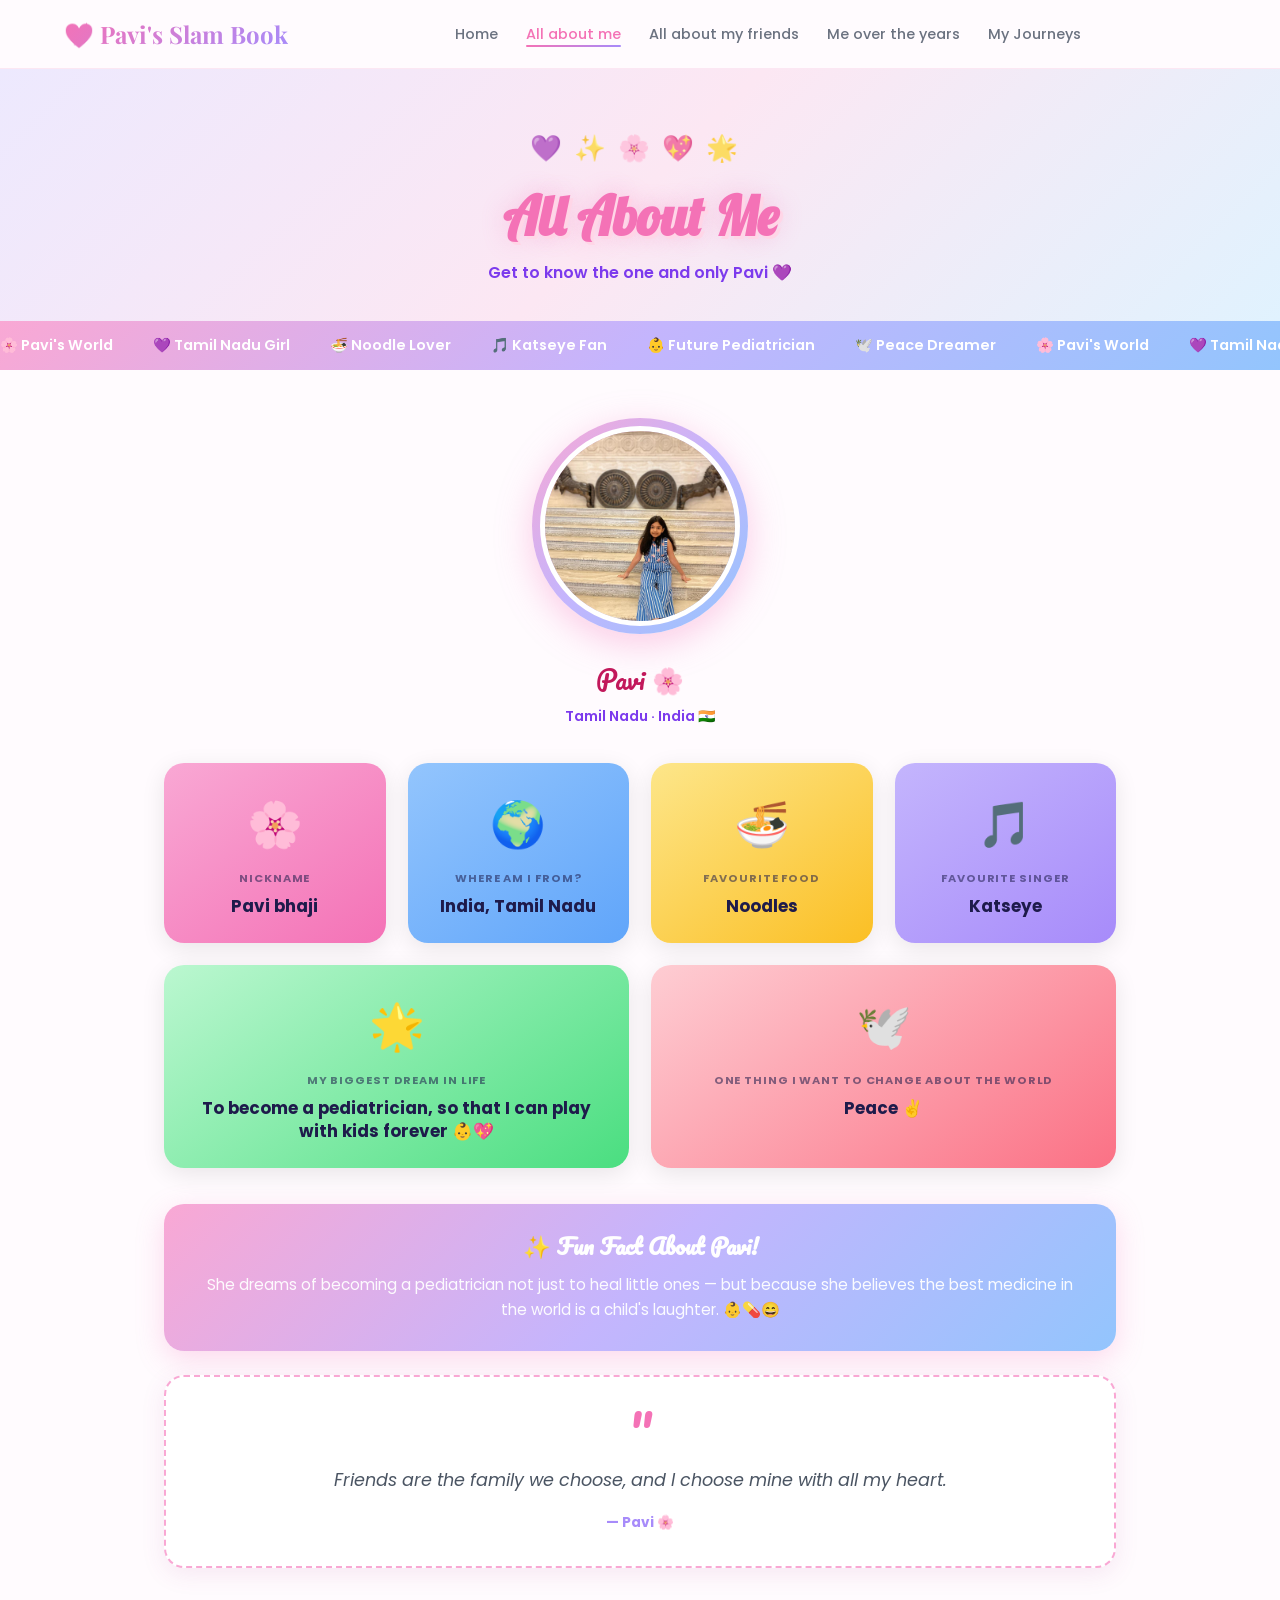
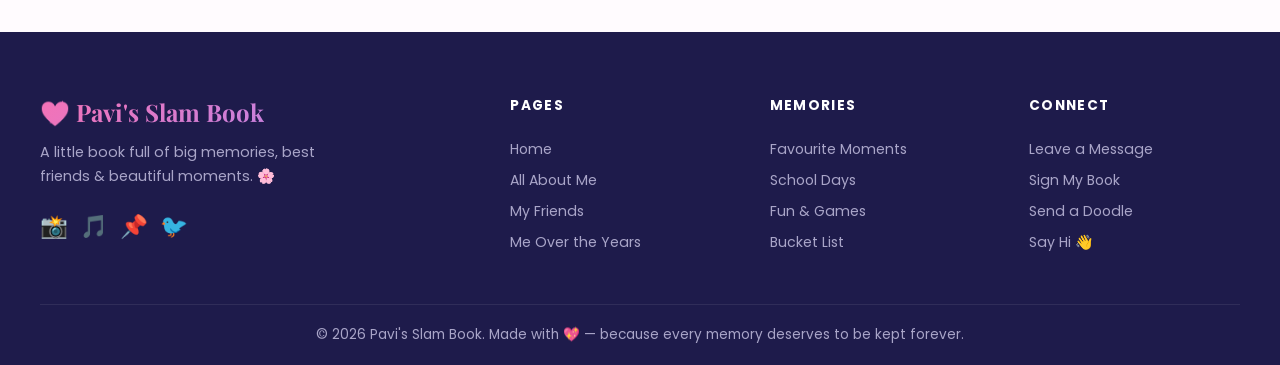
==== aboutme.html @ 087a8ed8 "Initial commit — Pavi's Slam Book Complete multi-page slam book website with: - Home cover page - Al" ====
<!DOCTYPE html>
<html lang="en">
<head>
  <meta charset="UTF-8" />
  <meta name="viewport" content="width=device-width, initial-scale=1.0"/>
  <title>All About Me 💜 — Pavi's Slam Book</title>
  <link href="https://fonts.googleapis.com/css2?family=Playfair+Display:ital,wght@0,400;0,700;1,400&family=Poppins:wght@300;400;500;600&family=Lobster&family=Pacifico&display=swap" rel="stylesheet"/>
  <link rel="stylesheet" href="style.css"/>
  <style>

    /* ── HERO ── */
    .aboutme-hero {
      text-align: center;
      padding: 60px 24px 36px;
      background: linear-gradient(135deg, #ede9fe 0%, #fce7f3 50%, #e0f2fe 100%);
    }
    .aboutme-hero::before {
      content: "💜✨🌸💖🌟";
      font-size: 1.6rem;
      display: block;
      letter-spacing: 12px;
      margin-bottom: 14px;
      opacity: .75;
    }
    .aboutme-hero h1 {
      font-family: 'Lobster', cursive;
      font-size: 3.4rem;
      color: #f472b6;
      text-shadow: 3px 3px 0 #ffd6e7, 0 0 24px rgba(244,114,182,.3);
      margin-bottom: 10px;
    }
    .aboutme-hero p {
      color: #7c3aed;
      font-size: 1rem;
      font-weight: 600;
    }

    /* ── ABOUT GRID (expanded) ── */
    .aboutme-container {
      max-width: 1000px;
      margin: 0 auto;
      padding: 48px 24px 64px;
    }

    .about-grid-full {
      display: grid;
      grid-template-columns: repeat(4, 1fr);
      gap: 22px;
    }

    .about-card-full {
      background: linear-gradient(145deg, var(--ac1), var(--ac2));
      border-radius: 20px;
      padding: 28px 20px 24px;
      text-align: center;
      box-shadow: 0 6px 24px rgba(0,0,0,.09);
      transition: transform .3s, box-shadow .3s;
      cursor: pointer;
      position: relative;
      overflow: hidden;
    }
    .about-card-full::after {
      content: '';
      position: absolute;
      inset: 0;
      background: rgba(255,255,255,.08);
      opacity: 0;
      transition: opacity .3s;
      border-radius: 20px;
    }
    .about-card-full:hover {
      transform: translateY(-8px) scale(1.03);
      box-shadow: 0 16px 36px rgba(0,0,0,.15);
    }
    .about-card-full:hover::after { opacity: 1; }

    .about-card-full.wide { grid-column: span 2; }

    .ac-icon  { font-size: 2.8rem; margin-bottom: 12px; display: block; }
    .ac-label {
      font-size: .7rem;
      font-weight: 700;
      text-transform: uppercase;
      letter-spacing: .08em;
      color: rgba(30,27,75,.55);
      margin-bottom: 8px;
    }
    .ac-value {
      font-size: 1.05rem;
      font-weight: 700;
      color: #1e1b4b;
      line-height: 1.4;
    }

    /* Flip effect on click */
    .about-card-full.flipped { transform: rotateY(5deg) scale(1.02); }

    /* ── FUN FACT BANNER ── */
    .fun-fact {
      margin-top: 36px;
      background: linear-gradient(135deg, #f9a8d4, #c4b5fd, #93c5fd);
      border-radius: 20px;
      padding: 28px 32px;
      text-align: center;
      color: white;
      box-shadow: 0 8px 28px rgba(244,114,182,.25);
    }
    .fun-fact h3 {
      font-family: 'Pacifico', cursive;
      font-size: 1.4rem;
      margin-bottom: 12px;
    }
    .fun-fact p {
      font-size: .95rem;
      line-height: 1.7;
      opacity: .95;
    }

    /* ── QUOTE CARD ── */
    .quote-card {
      margin-top: 24px;
      background: white;
      border-radius: 20px;
      padding: 32px;
      text-align: center;
      box-shadow: 0 6px 24px rgba(164,60,140,.10);
      border: 2px dashed #f9a8d4;
    }
    .quote-card .q-mark {
      font-size: 3rem;
      line-height: 1;
      color: #f472b6;
      font-family: 'Pacifico', cursive;
    }
    .quote-card p {
      font-size: 1.1rem;
      color: #4b5563;
      font-style: italic;
      line-height: 1.8;
      margin: 8px 0 12px;
    }
    .quote-card span {
      font-size: .85rem;
      font-weight: 700;
      color: #a78bfa;
    }

    /* ── PROFILE PHOTO ── */
    .profile-photo-wrap {
      text-align: center;
      margin-bottom: 36px;
    }
    .profile-photo-frame {
      display: inline-block;
      padding: 8px;
      background: linear-gradient(135deg, #f9a8d4, #c4b5fd, #93c5fd);
      border-radius: 50%;
      box-shadow: 0 10px 36px rgba(244,114,182,.35);
      transition: transform .3s;
    }
    .profile-photo-frame:hover { transform: scale(1.04) rotate(2deg); }
    .profile-photo {
      width: 200px;
      height: 200px;
      border-radius: 50%;
      object-fit: cover;
      border: 5px solid #fff;
      display: block;
    }
    .profile-name {
      font-family: 'Pacifico', cursive;
      font-size: 1.6rem;
      color: #c2185b;
      margin-top: 16px;
    }
    .profile-tag {
      font-size: .88rem;
      font-weight: 600;
      color: #7c3aed;
      margin-top: 4px;
    }

    @media (max-width: 900px) { .about-grid-full { grid-template-columns: repeat(2, 1fr); } .about-card-full.wide { grid-column: span 2; } }
    @media (max-width: 500px) { .about-grid-full { grid-template-columns: 1fr; } .about-card-full.wide { grid-column: span 1; } }
  </style>
</head>
<body>

  <!-- HEADER -->
  <header>
    <div class="header-inner">
      <div class="logo">💖 Pavi's Slam Book</div>
      <nav class="main-nav">
        <a href="index.html#cover">Home</a>
        <a href="aboutme.html" class="nav-active">All about me</a>
        <a href="friends.html">All about my friends</a>
        <a href="years.html">Me over the years</a>
        <a href="journeys.html">My Journeys</a>
      </nav>
    </div>
  </header>

  <!-- HERO -->
  <div class="aboutme-hero">
    <h1>All About Me</h1>
    <p>Get to know the one and only Pavi 💜</p>
  </div>

  <!-- MARQUEE -->
  <div class="marquee-wrap">
    <div class="marquee-track">
      <span>🌸 Pavi's World</span><span>💜 Tamil Nadu Girl</span><span>🍜 Noodle Lover</span>
      <span>🎵 Katseye Fan</span><span>👶 Future Pediatrician</span><span>🕊️ Peace Dreamer</span>
      <span>🌸 Pavi's World</span><span>💜 Tamil Nadu Girl</span><span>🍜 Noodle Lover</span>
      <span>🎵 Katseye Fan</span><span>👶 Future Pediatrician</span><span>🕊️ Peace Dreamer</span>
    </div>
  </div>

  <!-- ABOUT GRID -->
  <div class="aboutme-container">

    <!-- PROFILE PHOTO -->
    <div class="profile-photo-wrap">
      <div class="profile-photo-frame">
        <img src="Photos/AllAboutMe.jpg" alt="All About Me — Pavi" class="profile-photo" />
      </div>
      <div class="profile-name">Pavi 🌸</div>
      <div class="profile-tag">Tamil Nadu · India 🇮🇳</div>
    </div>

    <div class="about-grid-full">

      <div class="about-card-full" style="--ac1:#f9a8d4;--ac2:#f472b6" onclick="this.classList.toggle('flipped')">
        <span class="ac-icon">🌸</span>
        <div class="ac-label">Nickname</div>
        <div class="ac-value">Pavi bhaji</div>
      </div>

      <div class="about-card-full" style="--ac1:#93c5fd;--ac2:#60a5fa" onclick="this.classList.toggle('flipped')">
        <span class="ac-icon">🌍</span>
        <div class="ac-label">Where am I from?</div>
        <div class="ac-value">India, Tamil Nadu</div>
      </div>

      <div class="about-card-full" style="--ac1:#fde68a;--ac2:#fbbf24" onclick="this.classList.toggle('flipped')">
        <span class="ac-icon">🍜</span>
        <div class="ac-label">Favourite Food</div>
        <div class="ac-value">Noodles</div>
      </div>

      <div class="about-card-full" style="--ac1:#c4b5fd;--ac2:#a78bfa" onclick="this.classList.toggle('flipped')">
        <span class="ac-icon">🎵</span>
        <div class="ac-label">Favourite Singer</div>
        <div class="ac-value">Katseye</div>
      </div>

      <div class="about-card-full wide" style="--ac1:#bbf7d0;--ac2:#4ade80" onclick="this.classList.toggle('flipped')">
        <span class="ac-icon">🌟</span>
        <div class="ac-label">My biggest dream in life</div>
        <div class="ac-value">To become a pediatrician, so that I can play with kids forever 👶💖</div>
      </div>

      <div class="about-card-full wide" style="--ac1:#fecdd3;--ac2:#fb7185" onclick="this.classList.toggle('flipped')">
        <span class="ac-icon">🕊️</span>
        <div class="ac-label">One thing I want to change about the world</div>
        <div class="ac-value">Peace ✌️</div>
      </div>

    </div>

    <!-- FUN FACT BANNER -->
    <div class="fun-fact">
      <h3>✨ Fun Fact About Pavi!</h3>
      <p>She dreams of becoming a pediatrician not just to heal little ones — but because she believes the best medicine in the world is a child's laughter. 👶💊😄</p>
    </div>

    <!-- QUOTE -->
    <div class="quote-card">
      <div class="q-mark">"</div>
      <p>Friends are the family we choose, and I choose mine with all my heart.</p>
      <span>— Pavi 🌸</span>
    </div>

  </div>

  <!-- FOOTER -->
  <footer>
    <div class="footer-inner">
      <div class="footer-brand">
        <div class="logo">💖 Pavi's Slam Book</div>
        <p>A little book full of big memories, best friends &amp; beautiful moments. 🌸</p>
        <div class="socials">
          <a href="#">📸</a><a href="#">🎵</a><a href="#">📌</a><a href="#">🐦</a>
        </div>
      </div>
      <div class="footer-links">
        <h4>Pages</h4>
        <a href="index.html">Home</a>
        <a href="aboutme.html">All About Me</a>
        <a href="friends.html">My Friends</a>
        <a href="years.html">Me Over the Years</a>
      </div>
      <div class="footer-links">
        <h4>Memories</h4>
        <a href="#">Favourite Moments</a>
        <a href="#">School Days</a>
        <a href="#">Fun &amp; Games</a>
        <a href="#">Bucket List</a>
      </div>
      <div class="footer-links">
        <h4>Connect</h4>
        <a href="#">Leave a Message</a>
        <a href="#">Sign My Book</a>
        <a href="#">Send a Doodle</a>
        <a href="#">Say Hi 👋</a>
      </div>
    </div>
    <div class="footer-bottom">
      <p>© 2026 Pavi's Slam Book. Made with 💖 — because every memory deserves to be kept forever.</p>
    </div>
  </footer>

</body>
</html>
---- style.css ----
/* =============================================
   BLOOM — Style Sheet
   ============================================= */

*, *::before, *::after { box-sizing: border-box; margin: 0; padding: 0; }

:root {
  --pink:    #f472b6;
  --pink-lt: #fce7f3;
  --purple:  #a78bfa;
  --purple-lt:#ede9fe;
  --rose:    #fb7185;
  --text:    #1e1b4b;
  --muted:   #6b7280;
  --bg:      #fffbfe;
  --white:   #ffffff;
  --radius:  16px;
  --shadow:  0 4px 24px rgba(164,60,140,.10);
}

html { scroll-behavior: smooth; }

body {
  font-family: 'Poppins', sans-serif;
  background: var(--bg);
  color: var(--text);
  overflow-x: hidden;
}

h1, h2, h3 { font-family: 'Playfair Display', serif; line-height: 1.25; }
a { text-decoration: none; color: inherit; }
img { display: block; max-width: 100%; }

.container { max-width: 1200px; margin: 0 auto; padding: 0 24px; }

/* ---- BUTTONS ---- */
.btn-primary {
  display: inline-block;
  background: linear-gradient(135deg, var(--pink), var(--purple));
  color: #fff;
  padding: 14px 32px;
  border-radius: 50px;
  font-weight: 600;
  font-size: .95rem;
  transition: transform .2s, box-shadow .2s;
  box-shadow: 0 6px 20px rgba(244,114,182,.4);
}
.btn-primary:hover { transform: translateY(-2px); box-shadow: 0 10px 28px rgba(244,114,182,.5); }

.btn-outline {
  display: inline-block;
  border: 2px solid var(--pink);
  color: var(--pink);
  padding: 12px 28px;
  border-radius: 50px;
  font-weight: 600;
  font-size: .95rem;
  transition: all .2s;
}
.btn-outline:hover { background: var(--pink); color: #fff; }

/* ---- TAGS ---- */
.tag {
  display: inline-block;
  padding: 3px 12px;
  border-radius: 20px;
  font-size: .72rem;
  font-weight: 600;
  text-transform: uppercase;
  letter-spacing: .06em;
  margin-bottom: 8px;
}
.tag.pink   { background: #fce7f3; color: #be185d; }
.tag.purple { background: #ede9fe; color: #6d28d9; }
.tag.blue   { background: #e0f2fe; color: #0369a1; }
.tag.green  { background: #dcfce7; color: #166534; }
.tag.yellow { background: #fef9c3; color: #92400e; }
.tag.red    { background: #ffe4e6; color: #9f1239; }

/* ---- SECTION HEADER ---- */
.section-header {
  text-align: center;
  margin-bottom: 48px;
}
.section-header h2 { font-size: 2.2rem; margin-bottom: 8px; }
.section-header p  { color: var(--muted); font-size: 1.05rem; }

/* =============================================
   SLAM BOOK COVER
   ============================================= */
@import url('https://fonts.googleapis.com/css2?family=Pacifico&family=Lobster&display=swap');

.cover {
  max-width: 700px;
  margin: 48px auto 40px;
  background: linear-gradient(145deg, #ff9a9e, #fad0c4, #ffecd2);
  border-radius: 24px;
  padding: 50px 40px;
  text-align: center;
  box-shadow: 0 20px 60px rgba(255,100,100,0.3);
  border: 4px solid #fff;
  position: relative;
  overflow: hidden;
}
.cover::before {
  content: "✨🌸💖🌟🎀";
  font-size: 28px;
  display: block;
  letter-spacing: 8px;
  margin-bottom: 20px;
}
.cover h1 {
  font-family: 'Lobster', cursive;
  font-size: 64px;
  color: #f472b6;
  text-shadow: 3px 3px 0 #ffd6e7, 0 0 24px rgba(244,114,182,.3);
  margin-bottom: 10px;
}
.cover .subtitle {
  font-size: 18px;
  color: #ad1457;
  font-weight: 700;
  letter-spacing: 2px;
  margin-bottom: 30px;
}
.cover .deco {
  font-size: 60px;
  margin: 20px 0 10px;
}

/* =============================================
   HEADER
   ============================================= */
header {
  position: sticky;
  top: 0;
  z-index: 100;
  background: rgba(255,251,254,.92);
  backdrop-filter: blur(14px);
  border-bottom: 1px solid #fce7f3;
}
.header-inner {
  max-width: 1200px;
  margin: 0 auto;
  padding: 0 24px;
  height: 68px;
  display: flex;
  align-items: center;
  gap: 32px;
}
.logo {
  font-family: 'Playfair Display', serif;
  font-size: 1.5rem;
  font-weight: 700;
  background: linear-gradient(135deg, var(--pink), var(--purple));
  -webkit-background-clip: text;
  -webkit-text-fill-color: transparent;
  white-space: nowrap;
}
.main-nav {
  display: flex;
  gap: 28px;
  flex: 1;
  justify-content: center;
}
.main-nav a {
  font-size: .9rem;
  font-weight: 500;
  color: var(--muted);
  transition: color .2s;
  position: relative;
}
.main-nav a::after {
  content: '';
  position: absolute;
  bottom: -2px; left: 0; right: 0;
  height: 2px;
  background: linear-gradient(90deg, var(--pink), var(--purple));
  border-radius: 2px;
  transform: scaleX(0);
  transition: transform .2s;
}
.main-nav a:hover, .main-nav a.nav-active { color: var(--pink); }
.main-nav a:hover::after, .main-nav a.nav-active::after { transform: scaleX(1); }

.header-icons {
  display: flex;
  gap: 16px;
  font-size: 1.2rem;
  cursor: pointer;
}
.header-icons span:hover { transform: scale(1.2); display: inline-block; }

/* =============================================
   HERO
   ============================================= */
.hero {
  min-height: 88vh;
  display: grid;
  grid-template-columns: 1fr 1fr;
  align-items: center;
  gap: 48px;
  max-width: 1200px;
  margin: 0 auto;
  padding: 80px 24px 60px;
}
.hero-tag {
  display: inline-block;
  background: linear-gradient(135deg,#fce7f3,#ede9fe);
  color: var(--pink);
  padding: 6px 18px;
  border-radius: 30px;
  font-size: .85rem;
  font-weight: 600;
  margin-bottom: 20px;
}
.hero h1 {
  font-size: clamp(2.8rem, 5vw, 4.2rem);
  line-height: 1.1;
  margin-bottom: 20px;
}
.hero h1 em {
  font-style: italic;
  background: linear-gradient(135deg, var(--pink), var(--purple));
  -webkit-background-clip: text;
  -webkit-text-fill-color: transparent;
}
.hero-sub { color: var(--muted); font-size: 1.1rem; max-width: 440px; margin-bottom: 32px; line-height: 1.7; }
.hero-btns { display: flex; gap: 16px; flex-wrap: wrap; }

.hero-image { position: relative; display: flex; justify-content: center; align-items: center; }
.hero-blob {
  width: 380px;
  height: 380px;
  border-radius: 60% 40% 55% 45% / 50% 55% 45% 50%;
  background: linear-gradient(135deg,#f9a8d4 0%,#c4b5fd 50%,#93c5fd 100%);
  display: flex;
  align-items: center;
  justify-content: center;
  animation: morphBlob 8s ease-in-out infinite;
  box-shadow: 0 20px 60px rgba(244,114,182,.3);
}
@keyframes morphBlob {
  0%,100% { border-radius: 60% 40% 55% 45% / 50% 55% 45% 50%; }
  33%      { border-radius: 45% 55% 40% 60% / 55% 45% 60% 40%; }
  66%      { border-radius: 55% 45% 60% 40% / 40% 60% 45% 55%; }
}
.blob-inner { text-align: center; }
.big-emoji { font-size: 8rem; filter: drop-shadow(0 8px 16px rgba(0,0,0,.1)); }

.floating-badge {
  position: absolute;
  background: white;
  border-radius: 30px;
  padding: 8px 16px;
  font-size: .8rem;
  font-weight: 600;
  box-shadow: 0 8px 24px rgba(0,0,0,.1);
  animation: floatBadge 3s ease-in-out infinite;
}
.b1 { top: 10%;  left: -10%; animation-delay: 0s; }
.b2 { top: 50%;  right: -8%; animation-delay: 1s; }
.b3 { bottom: 10%; left: 0%;  animation-delay: 2s; }
@keyframes floatBadge {
  0%,100% { transform: translateY(0); }
  50%      { transform: translateY(-10px); }
}

/* =============================================
   MARQUEE
   ============================================= */
.marquee-wrap {
  background: linear-gradient(135deg, #f9a8d4, #c4b5fd, #93c5fd);
  padding: 14px 0;
  overflow: hidden;
}
.marquee-track {
  display: flex;
  gap: 40px;
  width: max-content;
  animation: marquee 25s linear infinite;
}
.marquee-track span {
  color: white;
  font-weight: 600;
  font-size: .9rem;
  white-space: nowrap;
}
@keyframes marquee {
  from { transform: translateX(0); }
  to   { transform: translateX(-50%); }
}

/* =============================================
   TABS SECTION
   ============================================= */
.tabs-section { padding: 80px 0; }

.tabs {
  display: flex;
  gap: 12px;
  justify-content: center;
  flex-wrap: wrap;
  margin-bottom: 40px;
}
.tab {
  background: white;
  border: 2px solid #f0e0f5;
  color: var(--muted);
  padding: 10px 24px;
  border-radius: 50px;
  font-size: .9rem;
  font-weight: 600;
  font-family: 'Poppins', sans-serif;
  cursor: pointer;
  transition: all .25s;
}
.tab:hover, .tab.active {
  background: linear-gradient(135deg, var(--pink), var(--purple));
  color: white;
  border-color: transparent;
  box-shadow: 0 6px 20px rgba(244,114,182,.35);
  transform: translateY(-2px);
}

.tab-content { display: none; animation: fadeIn .4s ease; }
.tab-content.active { display: block; }
@keyframes fadeIn { from { opacity: 0; transform: translateY(16px); } to { opacity: 1; transform: translateY(0); } }

/* =============================================
   GRID
   ============================================= */
.grid { display: grid; gap: 24px; }
.grid-4 { grid-template-columns: repeat(4, 1fr); }
.grid-3 { grid-template-columns: repeat(3, 1fr); }

/* =============================================
   CARDS
   ============================================= */
.card {
  background: white;
  border-radius: var(--radius);
  overflow: hidden;
  box-shadow: var(--shadow);
  transition: transform .25s, box-shadow .25s;
}
.card:hover { transform: translateY(-6px); box-shadow: 0 12px 36px rgba(164,60,140,.15); }

.card-img {
  height: 160px;
  display: flex;
  align-items: center;
  justify-content: center;
  font-size: 3.5rem;
}
.card-body { padding: 20px; }
.card-body h3 { font-size: 1.05rem; margin-bottom: 8px; color: var(--text); }
.card-body p  { font-size: .85rem; color: var(--muted); line-height: 1.6; margin-bottom: 14px; }
.card-link {
  font-size: .85rem;
  font-weight: 600;
  color: var(--pink);
  transition: letter-spacing .2s;
}
.card-link:hover { letter-spacing: .04em; }

/* =============================================
   SLAM BOOK PAGE
   ============================================= */
.page {
  max-width: 700px;
  margin: 48px auto;
  background: #fff;
  border-radius: 20px;
  overflow: hidden;
  box-shadow: 0 10px 40px rgba(0,0,0,0.12);
  border: 3px solid #fce4ec;
}
.page-header {
  padding: 18px 28px;
  font-family: 'Pacifico', cursive;
  font-size: 22px;
  color: #fff;
  display: flex;
  align-items: center;
  gap: 10px;
}
.page-purple { background: linear-gradient(90deg, #ce93d8, #ba68c8); }
.page-pink   { background: linear-gradient(90deg, #f48fb1, #f06292); }
.page-body { padding: 24px 28px; }

.q-item { margin-bottom: 16px; }
.q-text {
  font-size: 14px;
  color: #555;
  font-weight: 600;
  margin-bottom: 5px;
}
.q-line {
  border-bottom: 2px dotted #ce93d8;
  min-height: 22px;
  margin-bottom: 4px;
}
.emoji-deco { font-size: 22px; }

/* ---- ABOUT GRID ---- */
.about-grid {
  display: grid;
  grid-template-columns: repeat(4, 1fr);
  gap: 18px;
  padding: 8px 0;
}
.about-card {
  background: linear-gradient(145deg, var(--ac1), var(--ac2));
  border-radius: 16px;
  padding: 24px 18px 20px;
  text-align: center;
  box-shadow: 0 6px 20px rgba(0,0,0,0.08);
  transition: transform .25s, box-shadow .25s;
}
.about-card:hover {
  transform: translateY(-5px);
  box-shadow: 0 12px 28px rgba(0,0,0,0.13);
}
.about-card-wide {
  grid-column: span 2;
}
.about-icon {
  font-size: 2.4rem;
  margin-bottom: 10px;
}
.about-q {
  font-size: 0.75rem;
  font-weight: 700;
  text-transform: uppercase;
  letter-spacing: 0.07em;
  color: rgba(30,27,75,0.6);
  margin-bottom: 8px;
}
.about-a {
  font-size: 1rem;
  font-weight: 700;
  color: #1e1b4b;
  line-height: 1.4;
}

/* ---- FRIENDS GRID ---- */
.friends-grid {
  display: grid;
  grid-template-columns: repeat(4, 1fr);
  gap: 24px;
  padding: 8px 0;
}
.friend-card {
  background: #fff;
  border-radius: 20px;
  box-shadow: 0 6px 24px rgba(164,60,140,.10);
  overflow: hidden;
  text-align: center;
  transition: transform .25s, box-shadow .25s;
  border: 2px solid #fce4ec;
}
.friend-card:hover {
  transform: translateY(-7px);
  box-shadow: 0 14px 32px rgba(164,60,140,.18);
}
.friend-avatar {
  background-color: var(--fc);
  padding: 24px 24px 0;
  display: flex;
  justify-content: center;
}
.friend-avatar img {
  width: 120px;
  height: 120px;
  border-radius: 50%;
  border: 4px solid #fff;
  box-shadow: 0 4px 14px rgba(0,0,0,.10);
  object-fit: cover;
}
.friend-name {
  font-family: 'Pacifico', cursive;
  font-size: 1.1rem;
  color: #c2185b;
  margin: 16px 0 8px;
  padding: 0 16px;
}
.friend-note {
  font-size: .82rem;
  color: #6b7280;
  line-height: 1.6;
  font-style: italic;
  padding: 0 18px 20px;
}

/* =============================================
   FEATURE SPLIT
   ============================================= */
.feature-split {
  display: grid;
  grid-template-columns: 1fr 1fr;
  min-height: 520px;
  margin: 0 0 0 0;
}
.feature-img {
  background: linear-gradient(135deg,#f9a8d4 0%,#c4b5fd 50%,#93c5fd 100%);
  display: flex;
  align-items: center;
  justify-content: center;
}
.feature-img-inner { font-size: 10rem; }
.feature-text {
  padding: 64px 56px;
  display: flex;
  flex-direction: column;
  justify-content: center;
  background: white;
}
.feature-text h2 { font-size: 2.2rem; margin: 12px 0 16px; }
.feature-text p  { color: var(--muted); line-height: 1.8; margin-bottom: 24px; }
.feature-list { list-style: none; margin-bottom: 32px; display: flex; flex-direction: column; gap: 10px; }
.feature-list li { font-size: .95rem; color: var(--text); }

/* =============================================
   JOURNAL
   ============================================= */
.journal-section { padding: 80px 0; background: #fdf6ff; }

.journal-grid {
  display: grid;
  grid-template-columns: repeat(3, 1fr);
  grid-template-rows: auto auto;
  gap: 24px;
}
.journal-card {
  background: white;
  border-radius: var(--radius);
  overflow: hidden;
  box-shadow: var(--shadow);
  transition: transform .25s;
}
.journal-card:hover { transform: translateY(-5px); }
.journal-card.big {
  grid-column: 1;
  grid-row: 1 / 3;
}
.journal-card.big .journal-img { height: 260px; }

.journal-img {
  height: 140px;
  display: flex;
  align-items: center;
  justify-content: center;
  font-size: 3rem;
}
.journal-emoji { font-size: 3.5rem; }
.journal-body { padding: 20px; }
.journal-body h3 { font-size: 1rem; margin: 8px 0 10px; line-height: 1.4; }
.journal-body p  { font-size: .85rem; color: var(--muted); line-height: 1.6; margin-bottom: 12px; }
.meta { display: flex; gap: 16px; font-size: .78rem; color: var(--muted); }

.center-btn { text-align: center; margin-top: 40px; }

/* =============================================
   NEWSLETTER
   ============================================= */
.newsletter {
  background: linear-gradient(135deg, #f9a8d4 0%, #c4b5fd 60%, #93c5fd 100%);
  padding: 80px 24px;
  text-align: center;
}
.newsletter-inner { max-width: 560px; margin: 0 auto; }
.nl-emoji { font-size: 3rem; display: block; margin-bottom: 16px; }
.newsletter h2 { font-size: 2.2rem; color: white; margin-bottom: 12px; }
.newsletter p  { color: rgba(255,255,255,.85); font-size: 1rem; margin-bottom: 28px; }

.nl-form {
  display: flex;
  gap: 12px;
  background: white;
  border-radius: 50px;
  padding: 6px 6px 6px 20px;
  box-shadow: 0 8px 32px rgba(0,0,0,.12);
}
.nl-form input {
  flex: 1;
  border: none;
  outline: none;
  font-family: 'Poppins', sans-serif;
  font-size: .95rem;
  background: transparent;
}
.nl-form button {
  background: linear-gradient(135deg, var(--pink), var(--purple));
  color: white;
  border: none;
  padding: 12px 24px;
  border-radius: 50px;
  font-family: 'Poppins', sans-serif;
  font-weight: 600;
  cursor: pointer;
  transition: transform .2s;
}
.nl-form button:hover { transform: scale(1.04); }

.nl-note { margin-top: 16px; font-size: .82rem; color: rgba(255,255,255,.75); }

/* =============================================
   QUICK LINKS
   ============================================= */
.quick-links { padding: 80px 0; }
.links-grid {
  display: grid;
  grid-template-columns: repeat(4, 1fr);
  gap: 20px;
}
.link-tile {
  display: flex;
  flex-direction: column;
  align-items: center;
  gap: 8px;
  padding: 32px 20px;
  border-radius: var(--radius);
  background: linear-gradient(135deg, var(--c1), var(--c2));
  text-align: center;
  transition: transform .25s, box-shadow .25s;
  box-shadow: 0 4px 16px rgba(0,0,0,.06);
}
.link-tile:hover { transform: translateY(-6px); box-shadow: 0 12px 28px rgba(0,0,0,.12); }
.link-tile span  { font-size: 2.2rem; }
.link-tile strong { font-size: .95rem; font-weight: 700; color: #1e1b4b; }
.link-tile small  { font-size: .78rem; color: #4b4569; }

/* =============================================
   FOOTER
   ============================================= */
footer {
  background: #1e1b4b;
  color: #a9a5c8;
  padding: 64px 24px 0;
}
.footer-inner {
  max-width: 1200px;
  margin: 0 auto;
  display: grid;
  grid-template-columns: 2fr 1fr 1fr 1fr;
  gap: 48px;
  padding-bottom: 48px;
}
.footer-brand .logo {
  margin-bottom: 12px;
  -webkit-text-fill-color: unset;
  background: linear-gradient(135deg, var(--pink), var(--purple));
  -webkit-background-clip: text;
  -webkit-text-fill-color: transparent;
}
.footer-brand p { font-size: .9rem; line-height: 1.7; max-width: 280px; }
.socials { display: flex; gap: 12px; margin-top: 20px; font-size: 1.4rem; }
.socials a { transition: transform .2s; display: inline-block; }
.socials a:hover { transform: scale(1.2); }

.footer-links h4 {
  color: white;
  font-family: 'Poppins', sans-serif;
  font-size: .85rem;
  text-transform: uppercase;
  letter-spacing: .1em;
  margin-bottom: 16px;
}
.footer-links { display: flex; flex-direction: column; gap: 4px; }
.footer-links a {
  font-size: .88rem;
  color: #a9a5c8;
  transition: color .2s;
  padding: 3px 0;
}
.footer-links a:hover { color: var(--pink); }

.footer-bottom {
  border-top: 1px solid rgba(255,255,255,.08);
  padding: 20px 0;
  text-align: center;
  max-width: 1200px;
  margin: 0 auto;
}
.footer-bottom p { font-size: .85rem; }

/* =============================================
   RESPONSIVE
   ============================================= */
@media (max-width: 1024px) {
  .grid-4    { grid-template-columns: repeat(2, 1fr); }
  .links-grid { grid-template-columns: repeat(4, 1fr); }
  .footer-inner { grid-template-columns: 1fr 1fr; }
  .hero { grid-template-columns: 1fr; text-align: center; }
  .hero-image { display: none; }
  .hero-btns { justify-content: center; }
  .hero-sub  { margin: 0 auto 32px; }
  .feature-split { grid-template-columns: 1fr; }
  .feature-img   { height: 300px; }
}
@media (max-width: 768px) {
  .main-nav { display: none; }
  .grid-3   { grid-template-columns: 1fr; }
  .journal-grid { grid-template-columns: 1fr; }
  .journal-card.big { grid-column: 1; grid-row: auto; }
  .links-grid { grid-template-columns: repeat(2, 1fr); }
  .footer-inner { grid-template-columns: 1fr; }
  .nl-form { flex-direction: column; border-radius: 16px; padding: 16px; }
  .nl-form button { border-radius: 12px; }
}
@media (max-width: 480px) {
  .grid-4 { grid-template-columns: 1fr; }
  .links-grid { grid-template-columns: repeat(2, 1fr); }
  .hero h1 { font-size: 2.2rem; }
}
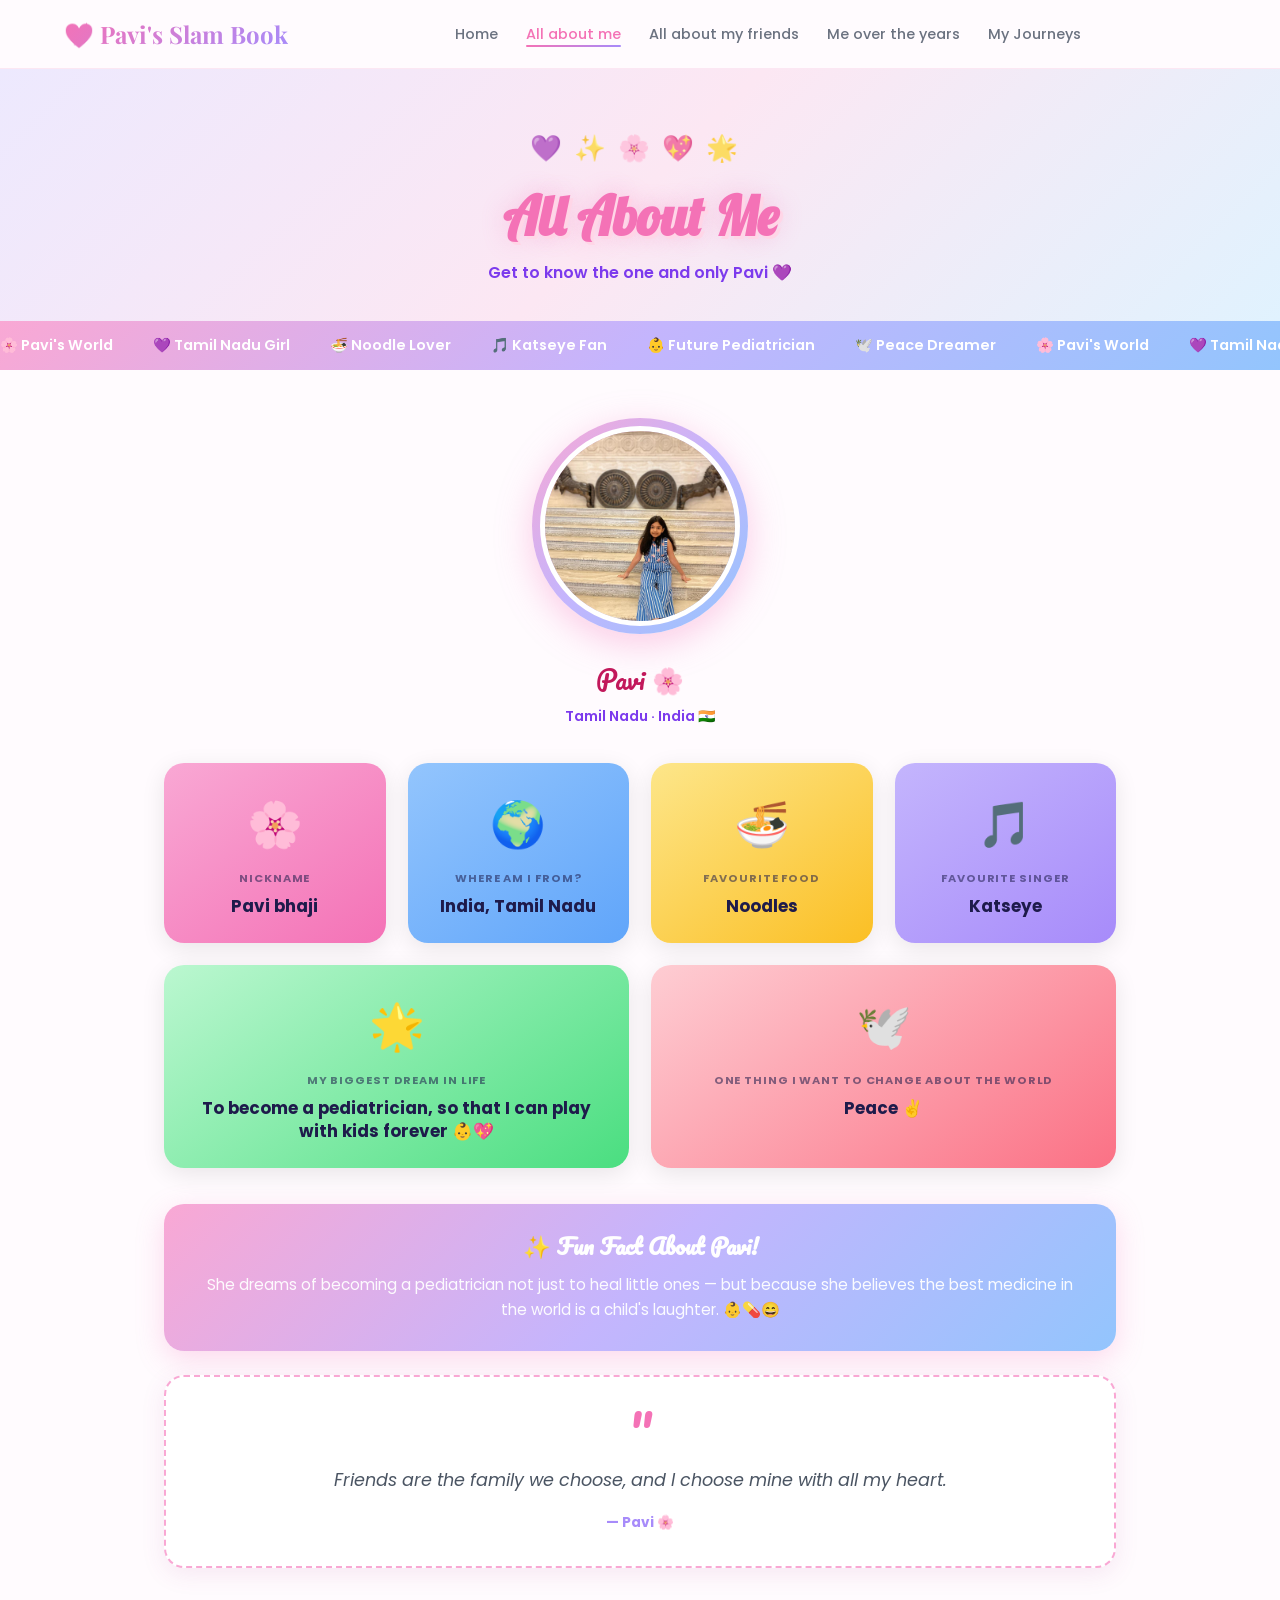
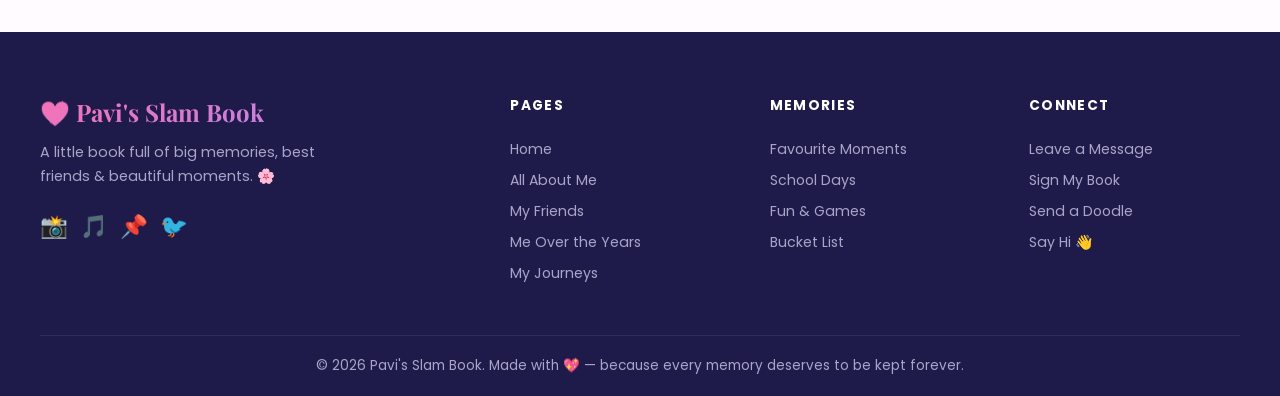
==== commit ca060160: "Mobile-friendly updates + content improvements - Added hamburger menu for mobile navigation across a" ====
--- a/aboutme.html
+++ b/aboutme.html
@@ -190,7 +190,10 @@
   <header>
     <div class="header-inner">
       <div class="logo">💖 Pavi's Slam Book</div>
-      <nav class="main-nav">
+      <button class="hamburger" id="hamburger" onclick="toggleNav()">
+        <span></span><span></span><span></span>
+      </button>
+      <nav class="main-nav" id="main-nav">
         <a href="index.html#cover">Home</a>
         <a href="aboutme.html" class="nav-active">All about me</a>
         <a href="friends.html">All about my friends</a>
@@ -299,6 +302,7 @@
         <a href="aboutme.html">All About Me</a>
         <a href="friends.html">My Friends</a>
         <a href="years.html">Me Over the Years</a>
+        <a href="journeys.html">My Journeys</a>
       </div>
       <div class="footer-links">
         <h4>Memories</h4>
@@ -320,5 +324,17 @@
     </div>
   </footer>
 
+  <script>
+    function toggleNav() {
+      document.getElementById('main-nav').classList.toggle('open');
+      document.getElementById('hamburger').classList.toggle('open');
+    }
+    document.querySelectorAll('.main-nav a').forEach(link => {
+      link.addEventListener('click', () => {
+        document.getElementById('main-nav').classList.remove('open');
+        document.getElementById('hamburger').classList.remove('open');
+      });
+    });
+  </script>
 </body>
 </html>
--- a/style.css
+++ b/style.css
@@ -699,8 +699,60 @@
   .feature-split { grid-template-columns: 1fr; }
   .feature-img   { height: 300px; }
 }
+/* ---- HAMBURGER ---- */
+.hamburger {
+  display: none;
+  flex-direction: column;
+  justify-content: center;
+  gap: 5px;
+  background: none;
+  border: none;
+  cursor: pointer;
+  padding: 6px;
+  margin-left: auto;
+  z-index: 200;
+}
+.hamburger span {
+  display: block;
+  width: 26px;
+  height: 3px;
+  background: linear-gradient(90deg, var(--pink), var(--purple));
+  border-radius: 3px;
+  transition: all .3s;
+}
+.hamburger.open span:nth-child(1) { transform: translateY(8px) rotate(45deg); }
+.hamburger.open span:nth-child(2) { opacity: 0; }
+.hamburger.open span:nth-child(3) { transform: translateY(-8px) rotate(-45deg); }
+
 @media (max-width: 768px) {
-  .main-nav { display: none; }
+  .hamburger { display: flex; }
+
+  .main-nav {
+    display: none;
+    flex-direction: column;
+    position: absolute;
+    top: 68px;
+    left: 0; right: 0;
+    background: rgba(255,251,254,.98);
+    backdrop-filter: blur(14px);
+    border-bottom: 2px solid #fce4ec;
+    padding: 16px 24px 20px;
+    gap: 4px;
+    box-shadow: 0 8px 24px rgba(164,60,140,.12);
+    z-index: 99;
+  }
+  .main-nav.open { display: flex; }
+  .main-nav a {
+    padding: 12px 0;
+    font-size: 1rem;
+    border-bottom: 1px solid #fce4ec;
+    color: var(--text);
+  }
+  .main-nav a:last-child { border-bottom: none; }
+  .main-nav a::after { display: none; }
+
+  .header-inner { position: relative; }
+
   .grid-3   { grid-template-columns: 1fr; }
   .journal-grid { grid-template-columns: 1fr; }
   .journal-card.big { grid-column: 1; grid-row: auto; }
